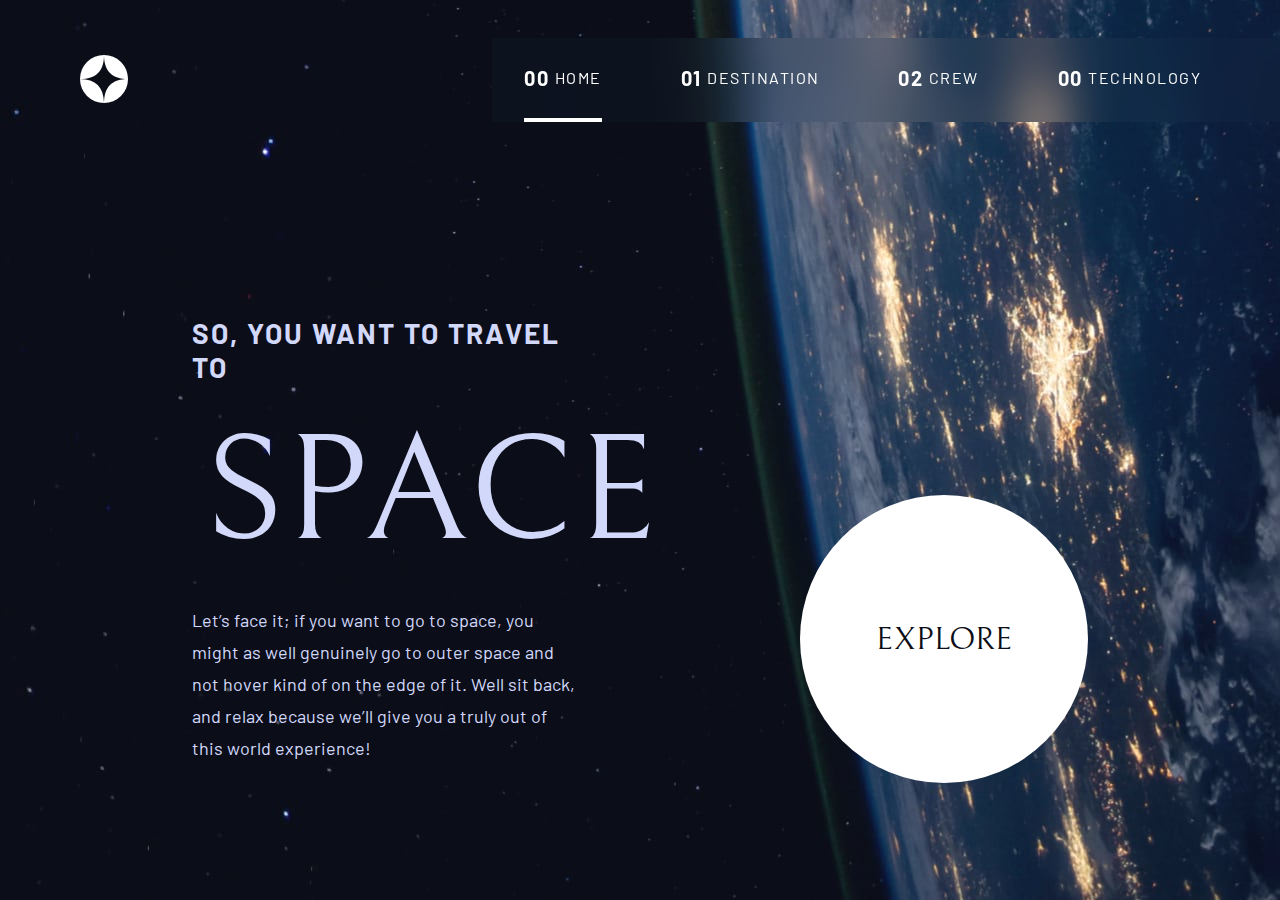
==== index.html @ bfe57b90 "init commit" ====
<!DOCTYPE html>
<html lang="en">
<head>
  <meta charset="UTF-8">
  <meta name="viewport" content="width=device-width, initial-scale=1.0">
  <link rel="stylesheet" href="css/style.css">
  <script src="js/main.js" defer></script>

  <link rel="icon" type="image/png" sizes="32x32" href="./assets/favicon-32x32.png">
  
  <title>Frontend Mentor | Space tourism website</title>
</head>
<body>
  <div class="body_wrapper">
      <nav class="navigaton_top">
          <div class="navigation__logo"><img src="starter-code/assets/shared/logo.svg" alt=""></div>
          <ul class="navigation__menu">
              <li class="active navigation-list"><a href="#"><strong>00 </strong>Home</a> </li>
              <li class="navigation-list"><a href="destination.html"><strong>01 </strong>Destination</a></li>
              <li class="navigation-list"><a href="#"><strong>02 </strong>Crew</a></li>
              <li class="navigation-list"><a href="#"><strong>00 </strong>Technology</a></li>
          </ul>
      </nav>
      <div class="index__main">
          <div class="index__main--content">
              <h1>  So, you want to travel to <br><span>Space</span></h1>
              <p>Let’s face it; if you want to go to space, you might as well genuinely go to 
                outer space and not hover kind of on the edge of it. Well sit back, and relax 
                because we’ll give you a truly out of this world experience!</p>
          </div>
          <div class="index__main--explore">Explore</div>
      </div>
  </div>









</body>
</html>
---- css/style.css ----
@import url("https://fonts.googleapis.com/css2?family=Barlow:wght@400;500;700&family=Bellefair&family=Commissioner:wght@400;500;700&family=Kumbh+Sans:wght@400;700&display=swap");
* {
  padding: 0;
  margin: 0;
  box-sizing: border-box; }

html {
  overflow-x: hidden; }

body {
  overflow-x: hidden;
  height: 100vh;
  font-family: 'Barlow', sans-serif; }

li {
  list-style-type: none;
  color: #fff; }

a {
  text-decoration: none;
  color: #fff; }

.body_wrapper {
  background: url("../starter-code/assets/home/background-home-desktop.jpg") no-repeat center/cover;
  height: 100%;
  padding-top: 3%;
  position: relative; }

.navigaton_top {
  display: flex;
  align-items: center;
  justify-content: space-between; }

.navigation__menu {
  display: flex;
  justify-content: flex-end;
  align-items: center;
  flex: 1.6;
  background-color: rgba(42, 64, 90, 0.1);
  backdrop-filter: blur(1.5rem); }
  .navigation__menu li {
    line-height: 5rem;
    font-size: 16px;
    text-transform: uppercase;
    margin-right: 10%;
    cursor: pointer;
    transition: all .3s ease;
    border-bottom: 4px solid rgba(42, 64, 90, 0); }
    .navigation__menu li.active {
      border-color: #fff; }
    .navigation__menu li:hover {
      border-color: rgba(255, 255, 255, 0.548); }
    .navigation__menu li strong {
      font-size: 20px;
      vertical-align: top; }
    .navigation__menu li a {
      letter-spacing: 1.5px; }

.navigation__logo {
  flex: 1; }
  .navigation__logo img {
    margin-left: 5rem; }

.index__main--content {
  color: #d2d8f9;
  width: 30%;
  position: absolute;
  top: 60%;
  left: 15%;
  transform: translateY(-50%); }
  .index__main--content h1 {
    text-transform: uppercase;
    font-size: 28px;
    font-weight: 700;
    letter-spacing: 2px; }
    .index__main--content h1 span {
      display: inline-block;
      font-size: 150px;
      font-weight: 400;
      margin-left: 3%;
      padding: 1.5rem 0;
      font-family: 'Bellefair', serif; }
  .index__main--content p {
    font-size: 18px;
    line-height: 32px; }

.index__main--explore {
  background-color: #fff;
  width: 18rem;
  height: 18rem;
  border-radius: 50%;
  position: absolute;
  right: 15%;
  bottom: 13%;
  display: flex;
  justify-content: center;
  align-items: center;
  font-size: 32px;
  font-weight: 400;
  text-transform: uppercase;
  font-family: 'Bellefair', serif;
  color: #0c0e18;
  z-index: 1;
  cursor: pointer; }
  .index__main--explore::after {
    content: '';
    display: block;
    width: 18rem;
    height: 18rem;
    background-color: #fff;
    position: absolute;
    z-index: -1;
    border-radius: 50%;
    opacity: 0;
    transition: all .7s ease-in-out; }
  .index__main--explore:hover::after {
    transform: scale(1.5);
    opacity: .1; }

.body_wrapper--destination {
  background: url("../starter-code/assets/destination/background-destination-desktop.jpg") no-repeat center/cover;
  min-height: 100%;
  padding-top: 3%;
  position: relative;
  color: #fff; }

.destination__main > h2 {
  font-weight: 400;
  letter-spacing: 2.5px;
  margin: 4rem 0 5rem 8rem;
  font-size: 28px; }
  .destination__main > h2 span {
    color: #d2d8f9;
    font-weight: 700; }

.destination__main--wrap {
  display: flex; }

.destination__main {
  padding-bottom: 5%; }
  .destination__main--img {
    margin-left: 7rem; }
    .destination__main--img img {
      max-width: 90%; }
  .destination__main--content {
    margin-left: 1.5%;
    display: flex;
    flex-direction: column; }
    .destination__main--content-dest {
      width: 40%;
      display: flex;
      align-items: center;
      justify-content: space-between;
      text-transform: uppercase;
      cursor: pointer; }
      .destination__main--content-dest li.active {
        border-bottom: 3px solid #fff; }
      .destination__main--content-dest li {
        transition: all .2s ease;
        border-bottom: 3px solid rgba(255, 255, 255, 0);
        color: #d2d8f9; }
      .destination__main--content-dest li:hover {
        border-color: rgba(255, 255, 255, 0.548); }
    .destination__main--content h2 {
      font-size: 100px;
      text-transform: uppercase;
      font-weight: 400;
      max-width: 500px;
      letter-spacing: 10px;
      padding-bottom: 1rem; }
    .destination__main--content p {
      max-width: 700px;
      font-size: 18px;
      line-height: 32px;
      padding-bottom: 3rem;
      border-bottom: 1px solid #d2d8f9; }

.destination__main--content--info {
  display: flex;
  align-items: center;
  justify-content: space-between;
  width: 70%;
  margin-top: 3rem; }
  .destination__main--content--info .info__name {
    font-size: 14px;
    color: #d2d8f9; }
  .destination__main--content--info span:nth-of-type(2) {
    display: inline-block;
    padding-top: .2em;
    font-size: 28px; }
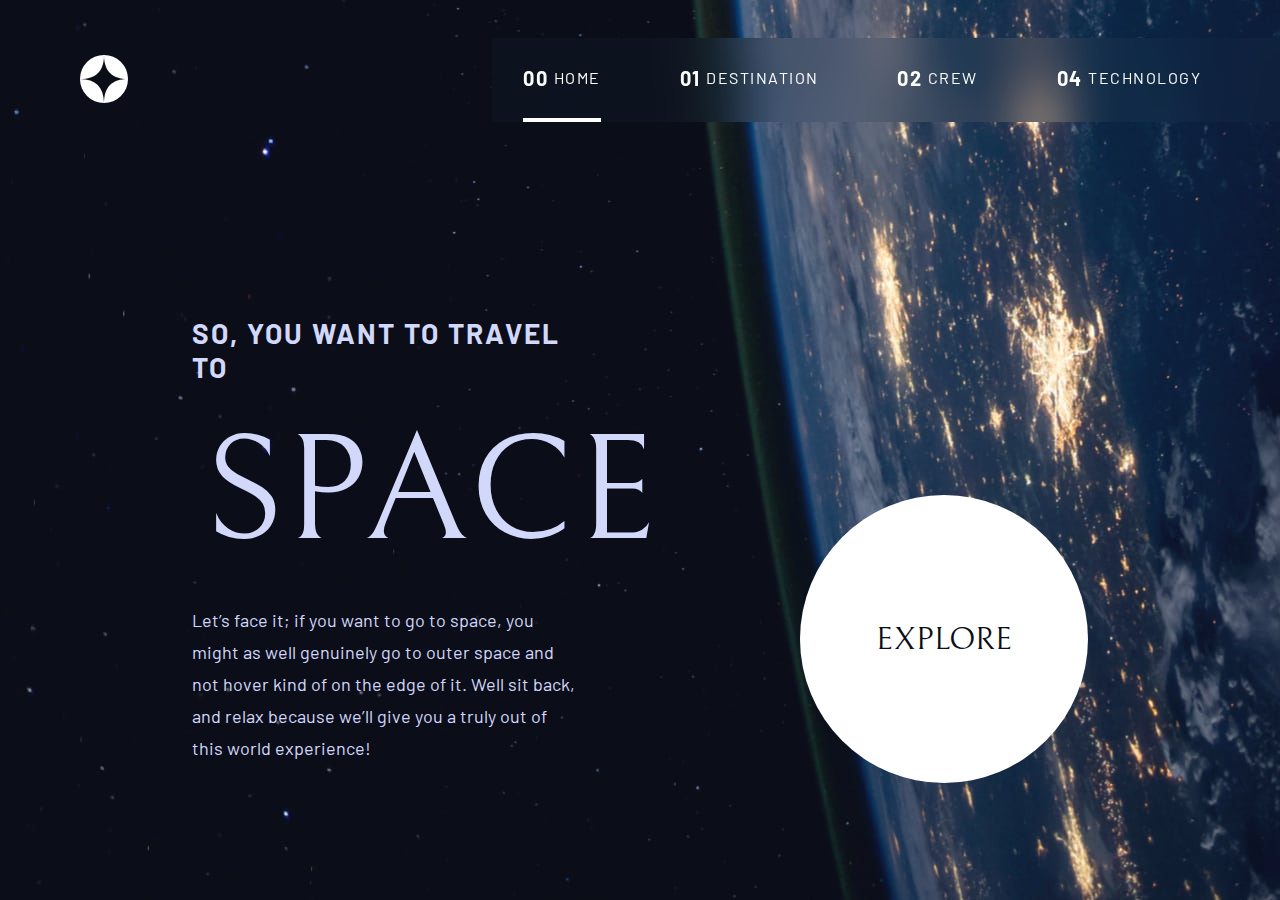
==== commit 9e1220bf: "new commit" ====
--- a/index.html
+++ b/index.html
@@ -17,8 +17,8 @@
           <ul class="navigation__menu">
               <li class="active navigation-list"><a href="#"><strong>00 </strong>Home</a> </li>
               <li class="navigation-list"><a href="destination.html"><strong>01 </strong>Destination</a></li>
-              <li class="navigation-list"><a href="#"><strong>02 </strong>Crew</a></li>
-              <li class="navigation-list"><a href="#"><strong>00 </strong>Technology</a></li>
+              <li class="navigation-list"><a href="crew.html"><strong>02 </strong>Crew</a></li>
+              <li class="navigation-list"><a href="technology.html"><strong>04 </strong>Technology</a></li>
           </ul>
       </nav>
       <div class="index__main">
@@ -28,7 +28,7 @@
                 outer space and not hover kind of on the edge of it. Well sit back, and relax 
                 because we’ll give you a truly out of this world experience!</p>
           </div>
-          <div class="index__main--explore">Explore</div>
+          <a href="destination.html"><div class="index__main--explore">Explore</div></a>
       </div>
   </div>
 
--- a/css/style.css
+++ b/css/style.css
@@ -188,3 +188,146 @@
     display: inline-block;
     padding-top: .2em;
     font-size: 28px; }
+
+.body_wrapper--crew {
+  background: url("../starter-code/assets/crew/background-crew-desktop.jpg") no-repeat center/cover;
+  min-height: 100%;
+  padding-top: 3%;
+  color: #fff;
+  position: relative; }
+
+.crew__main {
+  max-width: 1800px; }
+  .crew__main > h2 {
+    font-weight: 400;
+    letter-spacing: 2.5px;
+    margin: 4rem 0 5rem 8rem;
+    font-size: 28px; }
+    .crew__main > h2 span {
+      color: #d2d8f9;
+      font-weight: 700; }
+
+.crew__main--content {
+  width: 50%;
+  max-width: 800px;
+  margin-left: 8rem;
+  color: #d2d8f9; }
+  .crew__main--content h4 {
+    font-size: 30px;
+    font-weight: 500;
+    letter-spacing: 8px;
+    padding: 1.5em 0 0;
+    text-transform: uppercase; }
+  .crew__main--content h2 {
+    font-size: 70px;
+    font-weight: 400;
+    padding: .3em 0;
+    text-transform: uppercase; }
+  .crew__main--content p {
+    max-width: 600px;
+    font-size: 16px;
+    line-height: 2em; }
+  .crew__main--content .crew__radio-btns {
+    display: flex;
+    align-items: center;
+    justify-content: space-between;
+    width: 15%;
+    min-width: 90px;
+    margin-top: 2rem; }
+    .crew__main--content .crew__radio-btns > div {
+      height: 15px;
+      width: 15px;
+      background-color: transparent;
+      border: 1px solid #fff;
+      border-radius: 50%;
+      cursor: pointer; }
+      .crew__main--content .crew__radio-btns > div.active {
+        background-color: #fff; }
+
+.crew__img {
+  position: absolute;
+  bottom: 0%;
+  right: 6%;
+  width: 25%;
+  max-width: 50%;
+  max-width: 400px; }
+  .crew__img > img {
+    max-width: 100%;
+    object-fit: cover;
+    height: auto;
+    width: auto; }
+
+.crew__container {
+  max-width: 1800px; }
+
+.body_wrapper--techology {
+  background: url("../starter-code/assets/technology/background-technology-desktop.jpg") no-repeat center/cover;
+  min-height: 100%;
+  padding-top: 3%;
+  color: #fff; }
+
+.technology__main {
+  max-width: 1800px;
+  padding-bottom: 5rem; }
+  .technology__main > h2 {
+    font-weight: 400;
+    letter-spacing: 2.5px;
+    margin: 4rem 0 5rem 8rem;
+    font-size: 28px; }
+    .technology__main > h2 span {
+      color: #d2d8f9;
+      font-weight: 700; }
+
+.technology__main--box {
+  margin-top: 7rem;
+  margin-left: 8rem;
+  display: flex;
+  justify-content: space-between; }
+
+.technology__btns {
+  display: flex;
+  flex-direction: column;
+  align-items: center;
+  justify-content: space-between;
+  height: 300px; }
+  .technology__btns > div {
+    width: 60px;
+    height: 60px;
+    background-color: transparent;
+    border-radius: 50%;
+    border: 1px solid #fff;
+    color: #fff;
+    display: flex;
+    align-items: center;
+    justify-content: center;
+    font-weight: 700;
+    cursor: pointer;
+    transition: all .4s ease; }
+    .technology__btns > div.active {
+      background-color: #fff;
+      color: #000; }
+
+.technology__main--content {
+  width: 40%;
+  max-width: 700px;
+  margin-left: -15%; }
+  .technology__main--content span {
+    display: inline-block;
+    font-weight: 400;
+    color: #d2d8f9;
+    margin-bottom: 1em; }
+  .technology__main--content h2 {
+    font-size: 55px;
+    font-weight: 500;
+    letter-spacing: 5px;
+    padding: .4em 0; }
+  .technology__main--content p {
+    line-height: 2em;
+    font-size: 16px;
+    color: #d2d8f9; }
+
+.technology__img {
+  margin-top: -2rem;
+  width: 30%; }
+  .technology__img > img {
+    width: 100%; }
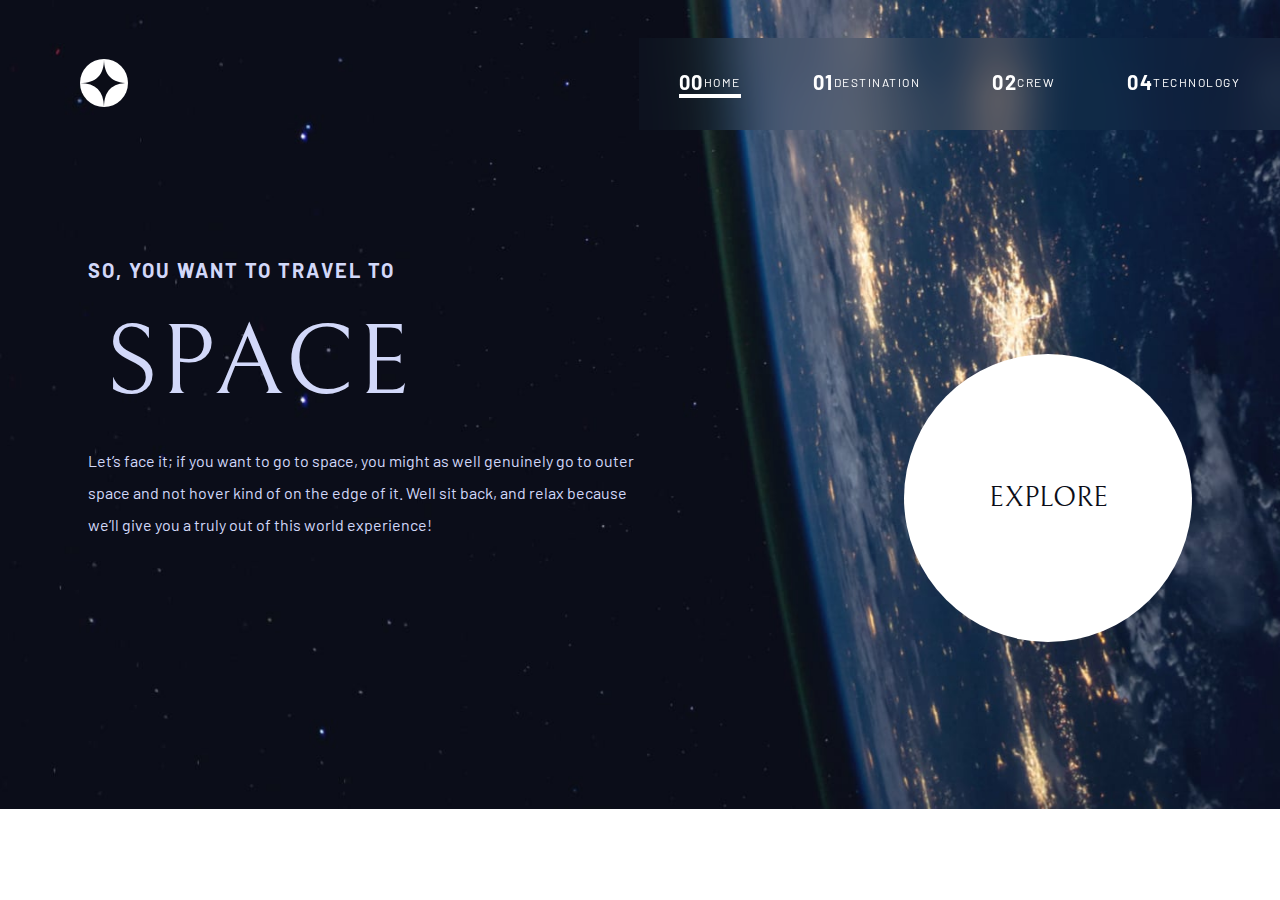
==== commit 7b137007: "new commit" ====
--- a/index.html
+++ b/index.html
@@ -14,12 +14,19 @@
   <div class="body_wrapper">
       <nav class="navigaton_top">
           <div class="navigation__logo"><img src="starter-code/assets/shared/logo.svg" alt=""></div>
-          <ul class="navigation__menu">
-              <li class="active navigation-list"><a href="#"><strong>00 </strong>Home</a> </li>
-              <li class="navigation-list"><a href="destination.html"><strong>01 </strong>Destination</a></li>
-              <li class="navigation-list"><a href="crew.html"><strong>02 </strong>Crew</a></li>
-              <li class="navigation-list"><a href="technology.html"><strong>04 </strong>Technology</a></li>
-          </ul>
+          <div class="nav">
+            <ul class="navigation__menu">
+                <li class="active navigation-list"><a href="#"><strong>00 </strong>Home</a> </li>
+                <li class="navigation-list"><a href="destination.html"><strong>01 </strong>Destination</a></li>
+                <li class="navigation-list"><a href="crew.html"><strong>02 </strong>Crew</a></li>
+                <li class="navigation-list"><a href="technology.html"><strong>04 </strong>Technology</a></li>
+            </ul>
+        </div>
+         <!-- Mobile -->
+         <div class="nav_burger  " id="mySidenav" >
+          <div  class="menu_btn--lines" id="menu_lines"></div>
+      </div>
+            
       </nav>
       <div class="index__main">
           <div class="index__main--content">
@@ -28,7 +35,11 @@
                 outer space and not hover kind of on the edge of it. Well sit back, and relax 
                 because we’ll give you a truly out of this world experience!</p>
           </div>
-          <a href="destination.html"><div class="index__main--explore">Explore</div></a>
+          <div class="index__main--btn">
+            <a href="destination.html"><div class="index__main--explore">Explore</div></a>
+          </div>
+            
+          
       </div>
   </div>
 
--- a/css/style.css
+++ b/css/style.css
@@ -1,4 +1,86 @@
 @import url("https://fonts.googleapis.com/css2?family=Barlow:wght@400;500;700&family=Bellefair&family=Commissioner:wght@400;500;700&family=Kumbh+Sans:wght@400;700&display=swap");
+@media screen and (max-width: 950px) {
+  div.body_wrapper {
+    background: url("../starter-code/assets/home/background-home-mobile.jpg") no-repeat center center/cover; }
+  div.nav {
+    position: absolute;
+    left: 0;
+    top: 0;
+    width: 100%;
+    height: 100vh;
+    background-color: rgba(255, 255, 255, 0.9);
+    transform: translateY(-100%);
+    transition: all .7s ease;
+    z-index: 200; }
+    div.nav ul {
+      flex-direction: column; }
+    div.nav ul li a {
+      color: #000; }
+  ul.navigation__menu {
+    gap: 2.8rem;
+    align-items: flex-start; }
+  div.nav_burger {
+    display: flex; }
+  div.nav.active {
+    transform: translateY(0); }
+  .nav_burger.active .menu_btn--lines {
+    transform: translateX(-50%);
+    background: transparent; }
+  .nav_burger.active .menu_btn--lines::before {
+    transform: rotate(45deg);
+    background: #000; }
+  .nav_burger.active .menu_btn--lines::after {
+    transform: rotate(-45deg);
+    background: #000; } }
+
+@media screen and (max-width: 700px) {
+  div.destination__main {
+    background-image: url("../starter-code/assets/destination/background-destination-mobile.jpg") no-repeat center center/cover; }
+  div.index__main {
+    grid-template-columns: 1fr; }
+  .index__main div.index__main--btn {
+    align-self: center;
+    justify-self: center;
+    grid-template-columns: 1fr; }
+  div.index__main {
+    padding: 5rem 1rem; }
+  .nav_burger {
+    margin-top: 2rem; }
+  div.index__main--content h1 span {
+    margin-left: 0; }
+  div.destination__main--wrap {
+    flex-direction: column;
+    padding: 0 1.5rem; } }
+
+@media screen and (max-width: 900px) {
+  div.crew__main--grid {
+    grid-template-columns: 1fr; }
+  div.crew__img {
+    position: static; }
+    div.crew__img > img {
+      position: static;
+      margin-left: 2.5rem;
+      display: inherit;
+      max-width: 40%;
+      min-width: 250px; }
+  div.crew__main--content {
+    padding: 0 1rem;
+    margin: 0; }
+  div.technology__main--box {
+    grid-template-columns: repeat(3, 1fr); }
+  div.technology__img {
+    grid-column: 1/-1; }
+  div.technology__main--box {
+    padding: 0; }
+  div.technology__main--content {
+    grid-column: span 1;
+    min-width: 200px; }
+  div.technology__btns {
+    margin: auto; }
+    div.technology__btns > div {
+      width: 45px;
+      height: 45px; } }
+
 * {
   padding: 0;
   margin: 0;
@@ -22,30 +104,74 @@
 
 .body_wrapper {
   background: url("../starter-code/assets/home/background-home-desktop.jpg") no-repeat center/cover;
-  height: 100%;
-  padding-top: 3%;
-  position: relative; }
+  padding: 3% 0; }
 
 .navigaton_top {
   display: flex;
   align-items: center;
   justify-content: space-between; }
 
+.nav_burger {
+  display: none;
+  height: 30px;
+  width: 30px;
+  cursor: pointer;
+  z-index: 1000;
+  margin-right: 2rem; }
+
+div.menu_btn--lines {
+  display: block;
+  width: 23px;
+  height: 3px;
+  border-radius: 5px;
+  transition: all .5s ease-in-out;
+  position: relative;
+  background-color: #fff; }
+  div.menu_btn--lines::after, div.menu_btn--lines::before {
+    display: block;
+    content: '';
+    position: absolute;
+    width: 23px;
+    height: 3px;
+    border-radius: 5px;
+    transition: all .5s ease-in-out;
+    background-color: #fff;
+    margin-right: 5rem; }
+  div.menu_btn--lines::before {
+    transform: translateY(-6px); }
+  div.menu_btn--lines::after {
+    transform: translateY(6px); }
+
+.nav {
+  background-color: rgba(42, 64, 90, 0.1);
+  backdrop-filter: blur(1.5rem);
+  display: flex;
+  align-items: center;
+  justify-content: center; }
+
 .navigation__menu {
   display: flex;
   justify-content: flex-end;
   align-items: center;
-  flex: 1.6;
-  background-color: rgba(42, 64, 90, 0.1);
-  backdrop-filter: blur(1.5rem); }
+  gap: 4.5rem;
+  padding: 2rem 2.5rem; }
   .navigation__menu li {
-    line-height: 5rem;
-    font-size: 16px;
+    display: flex;
+    align-items: center;
+    justify-content: center;
     text-transform: uppercase;
-    margin-right: 10%;
+    gap: 2rem;
     cursor: pointer;
     transition: all .3s ease;
     border-bottom: 4px solid rgba(42, 64, 90, 0); }
+    .navigation__menu li {
+      font-size: 12px; }
+      @media screen and (min-width: 320px) {
+        .navigation__menu li {
+          font-size: calc(12px + strip-unit(4px) * ((100vw - 320px) / strip-unit(1180px))); } }
+      @media screen and (min-width: 1500px) {
+        .navigation__menu li {
+          font-size: 16px; } }
     .navigation__menu li.active {
       border-color: #fff; }
     .navigation__menu li:hover {
@@ -54,59 +180,103 @@
       font-size: 20px;
       vertical-align: top; }
     .navigation__menu li a {
-      letter-spacing: 1.5px; }
+      letter-spacing: 1.5px;
+      display: flex;
+      align-items: center;
+      justify-content: center; }
 
 .navigation__logo {
   flex: 1; }
   .navigation__logo img {
     margin-left: 5rem; }
 
+.index__main {
+  display: grid;
+  grid-template-columns: 1fr 1fr;
+  max-width: 1200px;
+  margin: 0 auto;
+  padding: 8rem 3rem; }
+
 .index__main--content {
-  color: #d2d8f9;
-  width: 30%;
-  position: absolute;
-  top: 60%;
-  left: 15%;
-  transform: translateY(-50%); }
+  color: #d2d8f9; }
   .index__main--content h1 {
     text-transform: uppercase;
-    font-size: 28px;
     font-weight: 700;
     letter-spacing: 2px; }
+    .index__main--content h1 {
+      font-size: 20px; }
+      @media screen and (min-width: 320px) {
+        .index__main--content h1 {
+          font-size: calc(20px + strip-unit(8px) * ((100vw - 320px) / strip-unit(1180px))); } }
+      @media screen and (min-width: 1500px) {
+        .index__main--content h1 {
+          font-size: 28px; } }
     .index__main--content h1 span {
       display: inline-block;
-      font-size: 150px;
       font-weight: 400;
       margin-left: 3%;
       padding: 1.5rem 0;
       font-family: 'Bellefair', serif; }
+      .index__main--content h1 span {
+        font-size: 100px; }
+        @media screen and (min-width: 320px) {
+          .index__main--content h1 span {
+            font-size: calc(100px + strip-unit(50px) * ((100vw - 320px) / strip-unit(1180px))); } }
+        @media screen and (min-width: 1500px) {
+          .index__main--content h1 span {
+            font-size: 150px; } }
   .index__main--content p {
-    font-size: 18px;
     line-height: 32px; }
+    .index__main--content p {
+      font-size: 16px; }
+      @media screen and (min-width: 320px) {
+        .index__main--content p {
+          font-size: calc(16px + strip-unit(2px) * ((100vw - 320px) / strip-unit(1180px))); } }
+      @media screen and (min-width: 1500px) {
+        .index__main--content p {
+          font-size: 18px; } }
+
+div.index__main--btn {
+  display: grid;
+  grid-template-rows: auto auto;
+  grid-template-columns: repeat(3, 1fr);
+  row-gap: 6rem; }
+  div.index__main--btn a {
+    grid-row: 2;
+    grid-column: 3; }
 
 .index__main--explore {
   background-color: #fff;
-  width: 18rem;
-  height: 18rem;
+  max-width: 18rem;
+  max-height: 18rem;
+  min-width: 16rem;
+  min-height: 16rem;
+  width: 30vw;
+  height: 30vw;
   border-radius: 50%;
-  position: absolute;
-  right: 15%;
-  bottom: 13%;
+  position: relative;
   display: flex;
   justify-content: center;
   align-items: center;
-  font-size: 32px;
   font-weight: 400;
   text-transform: uppercase;
   font-family: 'Bellefair', serif;
   color: #0c0e18;
-  z-index: 1;
+  z-index: 2;
   cursor: pointer; }
+  .index__main--explore {
+    font-size: 28px; }
+    @media screen and (min-width: 320px) {
+      .index__main--explore {
+        font-size: calc(28px + strip-unit(4px) * ((100vw - 320px) / strip-unit(1180px))); } }
+    @media screen and (min-width: 1500px) {
+      .index__main--explore {
+        font-size: 32px; } }
   .index__main--explore::after {
     content: '';
     display: block;
-    width: 18rem;
-    height: 18rem;
+    width: 100%;
+    height: 100%;
     background-color: #fff;
     position: absolute;
     z-index: -1;
@@ -127,14 +297,15 @@
 .destination__main > h2 {
   font-weight: 400;
   letter-spacing: 2.5px;
-  margin: 4rem 0 5rem 8rem;
+  margin: 4rem 0 5rem 7%;
   font-size: 28px; }
   .destination__main > h2 span {
     color: #d2d8f9;
     font-weight: 700; }
 
 .destination__main--wrap {
-  display: flex; }
+  display: flex;
+  padding: 0 2.5rem; }
 
 .destination__main {
   padding-bottom: 5%; }
@@ -142,17 +313,20 @@
     margin-left: 7rem; }
     .destination__main--img img {
       max-width: 90%; }
+      .destination__main--img img.active {
+        animation: fadeIn .5s ease-in; }
   .destination__main--content {
     margin-left: 1.5%;
     display: flex;
     flex-direction: column; }
     .destination__main--content-dest {
-      width: 40%;
       display: flex;
       align-items: center;
       justify-content: space-between;
       text-transform: uppercase;
-      cursor: pointer; }
+      cursor: pointer;
+      gap: 1.5rem;
+      width: 40%; }
       .destination__main--content-dest li.active {
         border-bottom: 3px solid #fff; }
       .destination__main--content-dest li {
@@ -179,8 +353,9 @@
   display: flex;
   align-items: center;
   justify-content: space-between;
-  width: 70%;
-  margin-top: 3rem; }
+  margin-top: 3rem;
+  max-width: 400px;
+  gap: 3rem; }
   .destination__main--content--info .info__name {
     font-size: 14px;
     color: #d2d8f9; }
@@ -191,13 +366,13 @@
 
 .body_wrapper--crew {
   background: url("../starter-code/assets/crew/background-crew-desktop.jpg") no-repeat center/cover;
-  min-height: 100%;
   padding-top: 3%;
   color: #fff;
-  position: relative; }
+  overflow: hidden; }
 
 .crew__main {
-  max-width: 1800px; }
+  max-width: 1800px;
+  padding-bottom: 6rem; }
   .crew__main > h2 {
     font-weight: 400;
     letter-spacing: 2.5px;
@@ -207,9 +382,11 @@
       color: #d2d8f9;
       font-weight: 700; }
 
+.crew__main--grid {
+  display: grid;
+  grid-template-columns: 1fr 1fr; }
+
 .crew__main--content {
-  width: 50%;
-  max-width: 800px;
   margin-left: 8rem;
   color: #d2d8f9; }
   .crew__main--content h4 {
@@ -240,22 +417,20 @@
       background-color: transparent;
       border: 1px solid #fff;
       border-radius: 50%;
-      cursor: pointer; }
+      cursor: pointer;
+      transition: all .3s ease; }
       .crew__main--content .crew__radio-btns > div.active {
         background-color: #fff; }
 
 .crew__img {
-  position: absolute;
-  bottom: 0%;
-  right: 6%;
-  width: 25%;
-  max-width: 50%;
-  max-width: 400px; }
+  position: relative; }
   .crew__img > img {
-    max-width: 100%;
+    position: absolute;
+    bottom: -30%;
+    left: 10%;
+    max-width: 55%;
     object-fit: cover;
-    height: auto;
-    width: auto; }
+    min-width: 250px; }
 
 .crew__container {
   max-width: 1800px; }
@@ -268,7 +443,8 @@
 
 .technology__main {
   max-width: 1800px;
-  padding-bottom: 5rem; }
+  padding-bottom: 5rem;
+  margin: 0 auto; }
   .technology__main > h2 {
     font-weight: 400;
     letter-spacing: 2.5px;
@@ -279,20 +455,20 @@
       font-weight: 700; }
 
 .technology__main--box {
-  margin-top: 7rem;
-  margin-left: 8rem;
-  display: flex;
-  justify-content: space-between; }
+  display: grid;
+  grid-template-columns: repeat(8, 1fr);
+  padding: 0 5rem;
+  gap: 1.5rem; }
 
 .technology__btns {
   display: flex;
   flex-direction: column;
   align-items: center;
   justify-content: space-between;
-  height: 300px; }
+  height: 350px; }
   .technology__btns > div {
-    width: 60px;
-    height: 60px;
+    width: 70px;
+    height: 70px;
     background-color: transparent;
     border-radius: 50%;
     border: 1px solid #fff;
@@ -302,32 +478,55 @@
     justify-content: center;
     font-weight: 700;
     cursor: pointer;
-    transition: all .4s ease; }
+    transition: all .4s ease;
+    font-size: 20px; }
     .technology__btns > div.active {
       background-color: #fff;
       color: #000; }
 
 .technology__main--content {
-  width: 40%;
-  max-width: 700px;
-  margin-left: -15%; }
+  grid-column: span 3;
+  min-width: 320px; }
   .technology__main--content span {
     display: inline-block;
     font-weight: 400;
     color: #d2d8f9;
     margin-bottom: 1em; }
   .technology__main--content h2 {
-    font-size: 55px;
     font-weight: 500;
     letter-spacing: 5px;
-    padding: .4em 0; }
+    padding: .4em 0;
+    text-transform: uppercase; }
+    .technology__main--content h2 {
+      font-size: 40px; }
+      @media screen and (min-width: 320px) {
+        .technology__main--content h2 {
+          font-size: calc(40px + strip-unit(15px) * ((100vw - 320px) / strip-unit(1180px))); } }
+      @media screen and (min-width: 1500px) {
+        .technology__main--content h2 {
+          font-size: 55px; } }
   .technology__main--content p {
     line-height: 2em;
     font-size: 16px;
     color: #d2d8f9; }
 
 .technology__img {
-  margin-top: -2rem;
-  width: 30%; }
+  width: 100%;
+  grid-column: 7/-1; }
   .technology__img > img {
-    width: 100%; }
+    width: 110%;
+    min-width: 320px; }
+
+.nav-btn-mob {
+  color: #fff;
+  z-index: 22;
+  display: none; }
+
+.navigation__menu.active {
+  position: fixed;
+  right: 0;
+  width: 100%;
+  min-height: 20vh;
+  display: block; }
+  .navigation__menu.active > li {
+    line-height: 2em; }
